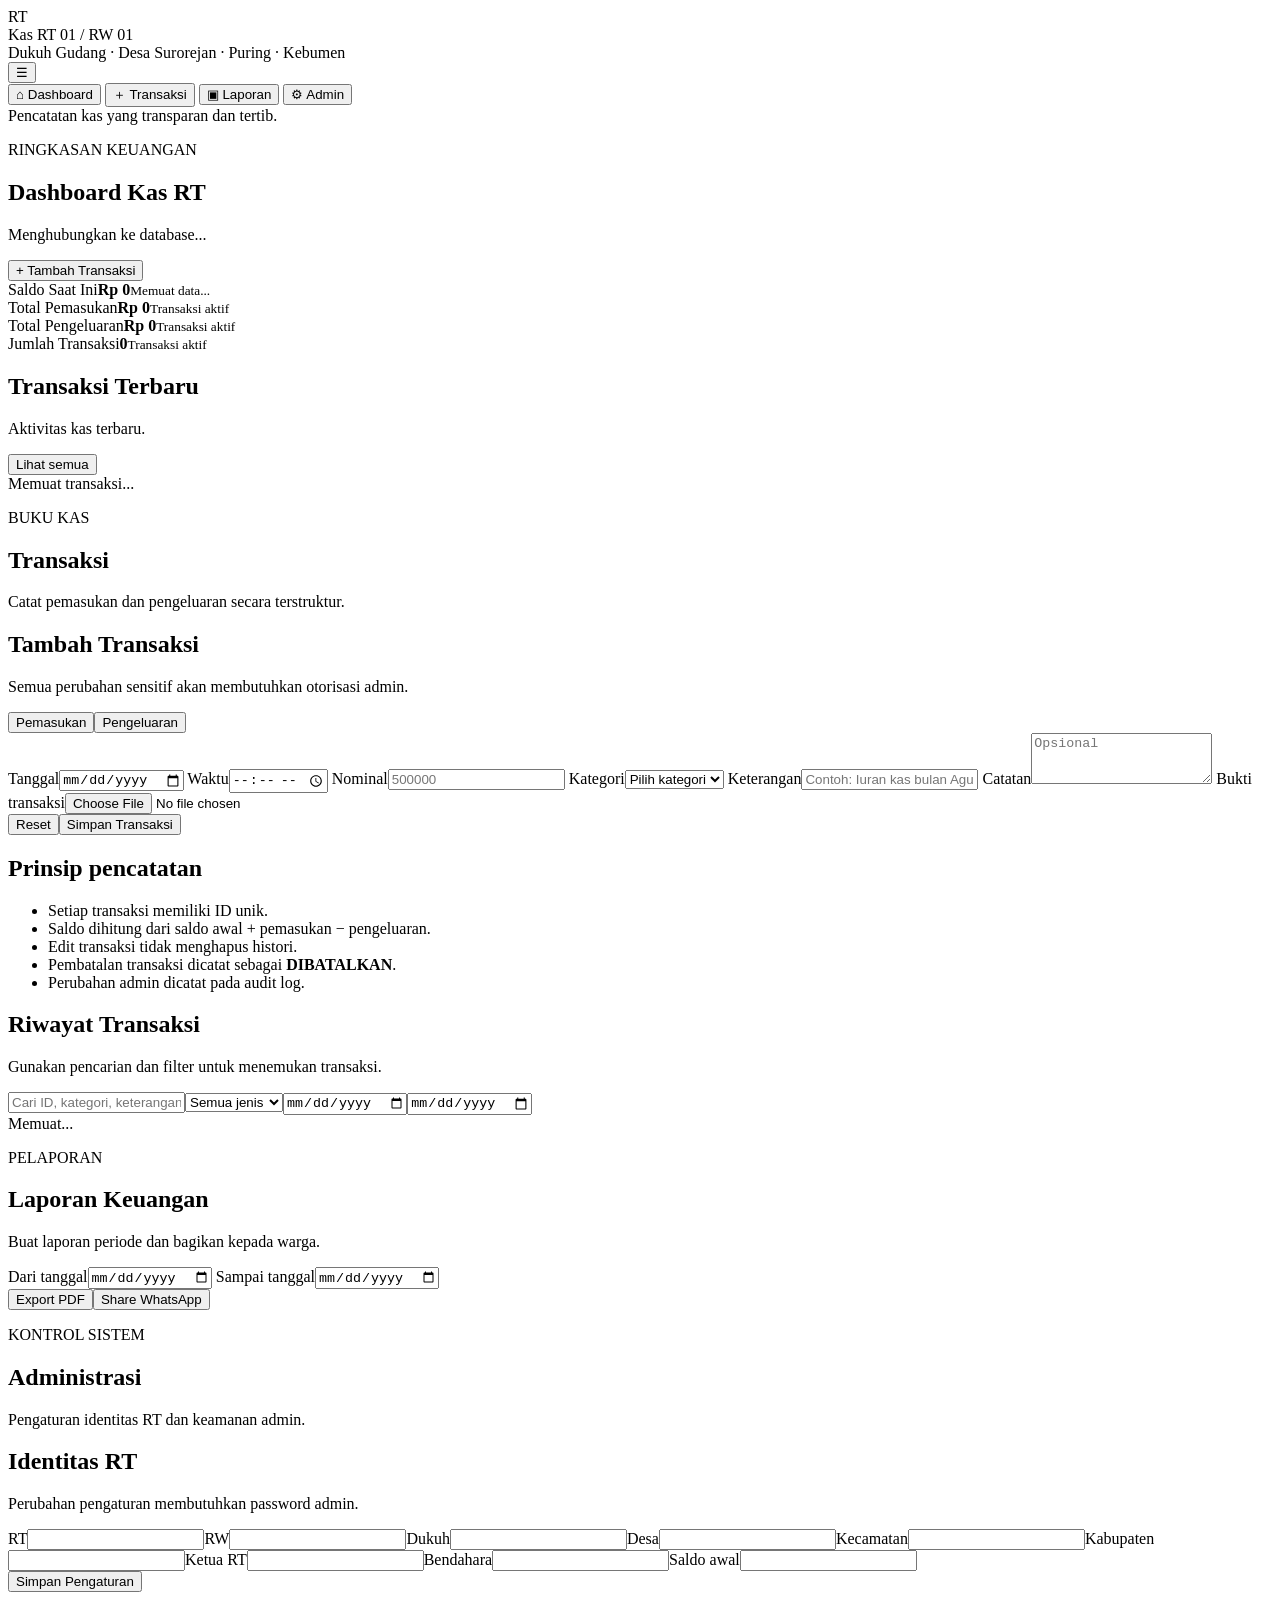
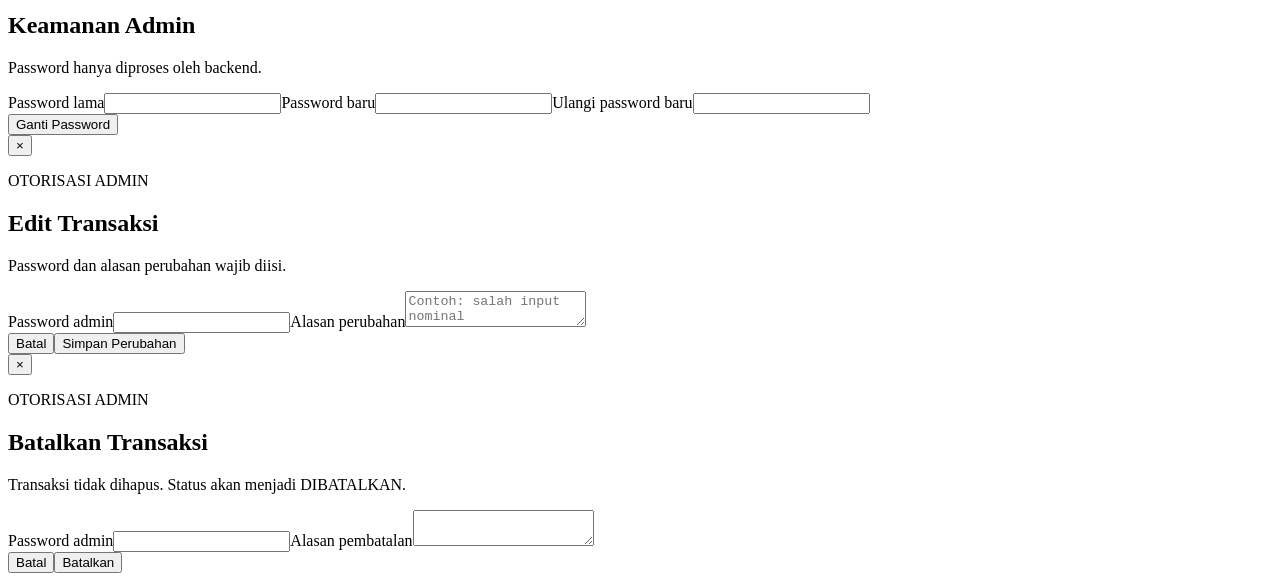
==== index.html @ 588235f6 "Create initial Kas RT frontend" ====
<!doctype html>
<html lang="id">
<head>
  <meta charset="UTF-8">
  <meta name="viewport" content="width=device-width, initial-scale=1.0">
  <meta name="description" content="Aplikasi Kas RT 01 RW 01 Dukuh Gudang, Desa Surorejan, Kecamatan Puring, Kabupaten Kebumen.">
  <title>Kas RT 01 / RW 01</title>
  <link rel="stylesheet" href="css/style.css">
</head>
<body>
  <div id="app">
    <header class="topbar">
      <div class="brand">
        <div class="brand-mark">RT</div>
        <div>
          <div class="brand-title">Kas RT 01 / RW 01</div>
          <div class="brand-subtitle">Dukuh Gudang · Desa Surorejan · Puring · Kebumen</div>
        </div>
      </div>
      <button class="menu-btn" id="menuBtn" aria-label="Buka menu">☰</button>
    </header>

    <aside class="sidebar" id="sidebar">
      <nav>
        <button class="nav-item active" data-page="dashboard">⌂ <span>Dashboard</span></button>
        <button class="nav-item" data-page="transactions">＋ <span>Transaksi</span></button>
        <button class="nav-item" data-page="reports">▣ <span>Laporan</span></button>
        <button class="nav-item" data-page="admin">⚙ <span>Admin</span></button>
      </nav>
      <div class="sidebar-footer">Pencatatan kas yang transparan dan tertib.</div>
    </aside>

    <main class="main">
      <section class="page active" id="page-dashboard">
        <div class="page-head">
          <div>
            <p class="eyebrow">RINGKASAN KEUANGAN</p>
            <h1>Dashboard Kas RT</h1>
            <p class="muted" id="connectionStatus">Menghubungkan ke database...</p>
          </div>
          <button class="btn primary" data-go="transactions">+ Tambah Transaksi</button>
        </div>

        <div class="cards">
          <article class="card balance"><span>Saldo Saat Ini</span><strong id="saldo">Rp 0</strong><small id="saldoMeta">Memuat data...</small></article>
          <article class="card"><span>Total Pemasukan</span><strong class="income" id="pemasukan">Rp 0</strong><small>Transaksi aktif</small></article>
          <article class="card"><span>Total Pengeluaran</span><strong class="expense" id="pengeluaran">Rp 0</strong><small>Transaksi aktif</small></article>
          <article class="card"><span>Jumlah Transaksi</span><strong id="jumlahTransaksi">0</strong><small>Transaksi aktif</small></article>
        </div>

        <div class="panel">
          <div class="panel-head"><div><h2>Transaksi Terbaru</h2><p class="muted">Aktivitas kas terbaru.</p></div><button class="btn ghost" data-go="transactions">Lihat semua</button></div>
          <div class="table-wrap" id="recentTable"><div class="empty">Memuat transaksi...</div></div>
        </div>
      </section>

      <section class="page" id="page-transactions">
        <div class="page-head"><div><p class="eyebrow">BUKU KAS</p><h1>Transaksi</h1><p class="muted">Catat pemasukan dan pengeluaran secara terstruktur.</p></div></div>
        <div class="grid-2">
          <div class="panel">
            <div class="panel-head"><div><h2>Tambah Transaksi</h2><p class="muted">Semua perubahan sensitif akan membutuhkan otorisasi admin.</p></div></div>
            <form id="transactionForm" class="form">
              <div class="segmented"><button type="button" class="segment active" data-type="Pemasukan">Pemasukan</button><button type="button" class="segment" data-type="Pengeluaran">Pengeluaran</button></div>
              <div class="form-grid">
                <label>Tanggal<input type="date" id="tanggal" required></label>
                <label>Waktu<input type="time" id="waktu" required></label>
                <label>Nominal<input type="number" id="nominal" min="1" step="1" placeholder="500000" required></label>
                <label>Kategori<select id="kategori" required><option value="">Pilih kategori</option></select></label>
                <label class="full">Keterangan<input type="text" id="keterangan" maxlength="200" placeholder="Contoh: Iuran kas bulan Agustus" required></label>
                <label class="full">Catatan<textarea id="catatan" rows="3" placeholder="Opsional"></textarea></label>
                <label class="full">Bukti transaksi<input type="file" id="bukti" accept="image/*,application/pdf"><small id="uploadStatus"></small></label>
              </div>
              <div class="form-actions"><button class="btn ghost" type="reset">Reset</button><button class="btn primary" type="submit" id="saveBtn">Simpan Transaksi</button></div>
            </form>
          </div>
          <div class="panel info-panel"><h2>Prinsip pencatatan</h2><ul><li>Setiap transaksi memiliki ID unik.</li><li>Saldo dihitung dari saldo awal + pemasukan − pengeluaran.</li><li>Edit transaksi tidak menghapus histori.</li><li>Pembatalan transaksi dicatat sebagai <b>DIBATALKAN</b>.</li><li>Perubahan admin dicatat pada audit log.</li></ul></div>
        </div>

        <div class="panel table-panel">
          <div class="panel-head"><div><h2>Riwayat Transaksi</h2><p class="muted">Gunakan pencarian dan filter untuk menemukan transaksi.</p></div></div>
          <div class="filters"><input id="search" placeholder="Cari ID, kategori, keterangan..."><select id="filterJenis"><option value="">Semua jenis</option><option>Pemasukan</option><option>Pengeluaran</option></select><input type="date" id="filterStart"><input type="date" id="filterEnd"></div>
          <div class="table-wrap" id="transactionTable"><div class="empty">Memuat...</div></div>
        </div>
      </section>

      <section class="page" id="page-reports">
        <div class="page-head"><div><p class="eyebrow">PELAPORAN</p><h1>Laporan Keuangan</h1><p class="muted">Buat laporan periode dan bagikan kepada warga.</p></div></div>
        <div class="panel report-card">
          <div class="form-grid">
            <label>Dari tanggal<input type="date" id="reportStart"></label>
            <label>Sampai tanggal<input type="date" id="reportEnd"></label>
          </div>
          <div class="form-actions"><button class="btn primary" id="pdfBtn">Export PDF</button><button class="btn whatsapp" id="waBtn">Share WhatsApp</button></div>
          <div id="reportResult" class="result"></div>
        </div>
      </section>

      <section class="page" id="page-admin">
        <div class="page-head"><div><p class="eyebrow">KONTROL SISTEM</p><h1>Administrasi</h1><p class="muted">Pengaturan identitas RT dan keamanan admin.</p></div></div>
        <div class="grid-2">
          <div class="panel"><div class="panel-head"><div><h2>Identitas RT</h2><p class="muted">Perubahan pengaturan membutuhkan password admin.</p></div></div>
            <form id="configForm" class="form"><div class="form-grid">
              <label>RT<input id="admin_rt"></label><label>RW<input id="admin_rw"></label><label>Dukuh<input id="admin_dukuh"></label><label>Desa<input id="admin_desa"></label><label>Kecamatan<input id="admin_kecamatan"></label><label>Kabupaten<input id="admin_kabupaten"></label><label>Ketua RT<input id="admin_ketua"></label><label>Bendahara<input id="admin_bendahara"></label><label class="full">Saldo awal<input type="number" id="admin_saldo"></label>
            </div><div class="form-actions"><button class="btn primary" type="submit">Simpan Pengaturan</button></div></form>
          </div>
          <div class="panel"><div class="panel-head"><div><h2>Keamanan Admin</h2><p class="muted">Password hanya diproses oleh backend.</p></div></div>
            <form id="passwordForm" class="form"><label>Password lama<input type="password" id="oldPassword" required></label><label>Password baru<input type="password" id="newPassword" minlength="8" required></label><label>Ulangi password baru<input type="password" id="confirmPassword" minlength="8" required></label><div class="form-actions"><button class="btn primary" type="submit">Ganti Password</button></div></form>
          </div>
        </div>
      </section>
    </main>
  </div>

  <div class="modal" id="editModal" aria-hidden="true"><div class="modal-box"><button class="modal-close" data-close="editModal">×</button><p class="eyebrow">OTORISASI ADMIN</p><h2>Edit Transaksi</h2><p class="muted">Password dan alasan perubahan wajib diisi.</p><form id="editForm" class="form"><input type="hidden" id="editId"><div id="editFields"></div><label>Password admin<input type="password" id="editPassword" required></label><label>Alasan perubahan<textarea id="editReason" required placeholder="Contoh: salah input nominal"></textarea></label><div class="form-actions"><button type="button" class="btn ghost" data-close="editModal">Batal</button><button class="btn primary">Simpan Perubahan</button></div></form></div></div>
  <div class="modal" id="cancelModal" aria-hidden="true"><div class="modal-box"><button class="modal-close" data-close="cancelModal">×</button><p class="eyebrow">OTORISASI ADMIN</p><h2>Batalkan Transaksi</h2><p class="muted">Transaksi tidak dihapus. Status akan menjadi DIBATALKAN.</p><form id="cancelForm" class="form"><input type="hidden" id="cancelId"><label>Password admin<input type="password" id="cancelPassword" required></label><label>Alasan pembatalan<textarea id="cancelReason" required></textarea></label><div class="form-actions"><button type="button" class="btn ghost" data-close="cancelModal">Batal</button><button class="btn danger">Batalkan</button></div></form></div></div>

  <div class="toast" id="toast"></div>
  <script src="js/config.js"></script>
  <script src="js/api.js"></script>
  <script src="js/app.js"></script>
</body>
</html>
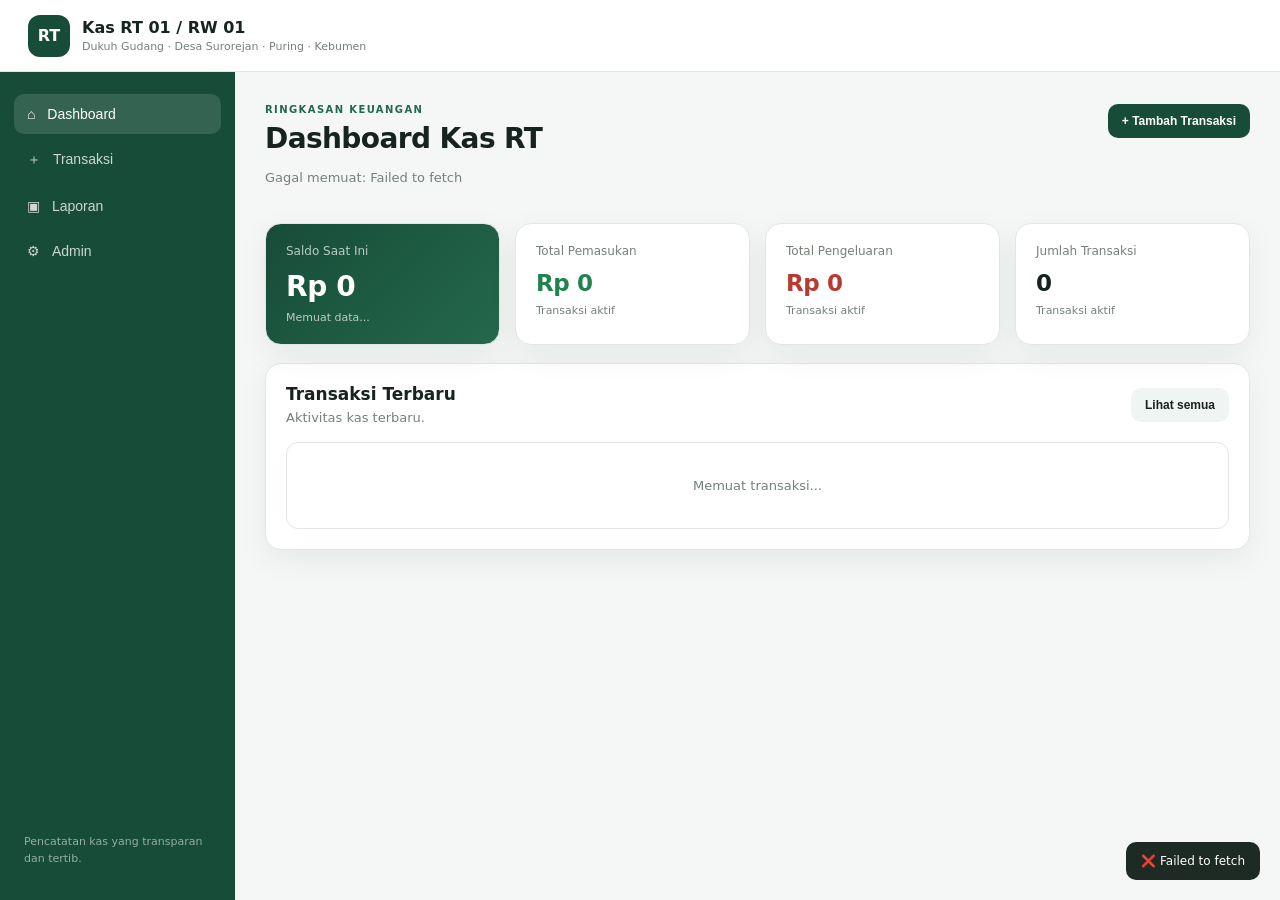
==== commit 49d4543e: "Fix GitHub Pages cache for live API configuration" ====
--- a/index.html
+++ b/index.html
@@ -5,118 +5,35 @@
   <meta name="viewport" content="width=device-width, initial-scale=1.0">
   <meta name="description" content="Aplikasi Kas RT 01 RW 01 Dukuh Gudang, Desa Surorejan, Kecamatan Puring, Kabupaten Kebumen.">
   <title>Kas RT 01 / RW 01</title>
-  <link rel="stylesheet" href="css/style.css">
+  <link rel="stylesheet" href="css/style.css?v=3">
 </head>
 <body>
   <div id="app">
     <header class="topbar">
-      <div class="brand">
-        <div class="brand-mark">RT</div>
-        <div>
-          <div class="brand-title">Kas RT 01 / RW 01</div>
-          <div class="brand-subtitle">Dukuh Gudang · Desa Surorejan · Puring · Kebumen</div>
-        </div>
-      </div>
+      <div class="brand"><div class="brand-mark">RT</div><div><div class="brand-title">Kas RT 01 / RW 01</div><div class="brand-subtitle">Dukuh Gudang · Desa Surorejan · Puring · Kebumen</div></div></div>
       <button class="menu-btn" id="menuBtn" aria-label="Buka menu">☰</button>
     </header>
-
-    <aside class="sidebar" id="sidebar">
-      <nav>
-        <button class="nav-item active" data-page="dashboard">⌂ <span>Dashboard</span></button>
-        <button class="nav-item" data-page="transactions">＋ <span>Transaksi</span></button>
-        <button class="nav-item" data-page="reports">▣ <span>Laporan</span></button>
-        <button class="nav-item" data-page="admin">⚙ <span>Admin</span></button>
-      </nav>
-      <div class="sidebar-footer">Pencatatan kas yang transparan dan tertib.</div>
-    </aside>
-
+    <aside class="sidebar" id="sidebar"><nav>
+      <button class="nav-item active" data-page="dashboard">⌂ <span>Dashboard</span></button>
+      <button class="nav-item" data-page="transactions">＋ <span>Transaksi</span></button>
+      <button class="nav-item" data-page="reports">▣ <span>Laporan</span></button>
+      <button class="nav-item" data-page="admin">⚙ <span>Admin</span></button>
+    </nav><div class="sidebar-footer">Pencatatan kas yang transparan dan tertib.</div></aside>
     <main class="main">
-      <section class="page active" id="page-dashboard">
-        <div class="page-head">
-          <div>
-            <p class="eyebrow">RINGKASAN KEUANGAN</p>
-            <h1>Dashboard Kas RT</h1>
-            <p class="muted" id="connectionStatus">Menghubungkan ke database...</p>
-          </div>
-          <button class="btn primary" data-go="transactions">+ Tambah Transaksi</button>
-        </div>
-
-        <div class="cards">
-          <article class="card balance"><span>Saldo Saat Ini</span><strong id="saldo">Rp 0</strong><small id="saldoMeta">Memuat data...</small></article>
-          <article class="card"><span>Total Pemasukan</span><strong class="income" id="pemasukan">Rp 0</strong><small>Transaksi aktif</small></article>
-          <article class="card"><span>Total Pengeluaran</span><strong class="expense" id="pengeluaran">Rp 0</strong><small>Transaksi aktif</small></article>
-          <article class="card"><span>Jumlah Transaksi</span><strong id="jumlahTransaksi">0</strong><small>Transaksi aktif</small></article>
-        </div>
-
-        <div class="panel">
-          <div class="panel-head"><div><h2>Transaksi Terbaru</h2><p class="muted">Aktivitas kas terbaru.</p></div><button class="btn ghost" data-go="transactions">Lihat semua</button></div>
-          <div class="table-wrap" id="recentTable"><div class="empty">Memuat transaksi...</div></div>
-        </div>
+      <section class="page active" id="page-dashboard"><div class="page-head"><div><p class="eyebrow">RINGKASAN KEUANGAN</p><h1>Dashboard Kas RT</h1><p class="muted" id="connectionStatus">Menghubungkan ke database...</p></div><button class="btn primary" data-go="transactions">+ Tambah Transaksi</button></div>
+        <div class="cards"><article class="card balance"><span>Saldo Saat Ini</span><strong id="saldo">Rp 0</strong><small id="saldoMeta">Memuat data...</small></article><article class="card"><span>Total Pemasukan</span><strong class="income" id="pemasukan">Rp 0</strong><small>Transaksi aktif</small></article><article class="card"><span>Total Pengeluaran</span><strong class="expense" id="pengeluaran">Rp 0</strong><small>Transaksi aktif</small></article><article class="card"><span>Jumlah Transaksi</span><strong id="jumlahTransaksi">0</strong><small>Transaksi aktif</small></article></div>
+        <div class="panel"><div class="panel-head"><div><h2>Transaksi Terbaru</h2><p class="muted">Aktivitas kas terbaru.</p></div><button class="btn ghost" data-go="transactions">Lihat semua</button></div><div class="table-wrap" id="recentTable"><div class="empty">Memuat transaksi...</div></div></div>
       </section>
-
-      <section class="page" id="page-transactions">
-        <div class="page-head"><div><p class="eyebrow">BUKU KAS</p><h1>Transaksi</h1><p class="muted">Catat pemasukan dan pengeluaran secara terstruktur.</p></div></div>
-        <div class="grid-2">
-          <div class="panel">
-            <div class="panel-head"><div><h2>Tambah Transaksi</h2><p class="muted">Semua perubahan sensitif akan membutuhkan otorisasi admin.</p></div></div>
-            <form id="transactionForm" class="form">
-              <div class="segmented"><button type="button" class="segment active" data-type="Pemasukan">Pemasukan</button><button type="button" class="segment" data-type="Pengeluaran">Pengeluaran</button></div>
-              <div class="form-grid">
-                <label>Tanggal<input type="date" id="tanggal" required></label>
-                <label>Waktu<input type="time" id="waktu" required></label>
-                <label>Nominal<input type="number" id="nominal" min="1" step="1" placeholder="500000" required></label>
-                <label>Kategori<select id="kategori" required><option value="">Pilih kategori</option></select></label>
-                <label class="full">Keterangan<input type="text" id="keterangan" maxlength="200" placeholder="Contoh: Iuran kas bulan Agustus" required></label>
-                <label class="full">Catatan<textarea id="catatan" rows="3" placeholder="Opsional"></textarea></label>
-                <label class="full">Bukti transaksi<input type="file" id="bukti" accept="image/*,application/pdf"><small id="uploadStatus"></small></label>
-              </div>
-              <div class="form-actions"><button class="btn ghost" type="reset">Reset</button><button class="btn primary" type="submit" id="saveBtn">Simpan Transaksi</button></div>
-            </form>
-          </div>
-          <div class="panel info-panel"><h2>Prinsip pencatatan</h2><ul><li>Setiap transaksi memiliki ID unik.</li><li>Saldo dihitung dari saldo awal + pemasukan − pengeluaran.</li><li>Edit transaksi tidak menghapus histori.</li><li>Pembatalan transaksi dicatat sebagai <b>DIBATALKAN</b>.</li><li>Perubahan admin dicatat pada audit log.</li></ul></div>
-        </div>
-
-        <div class="panel table-panel">
-          <div class="panel-head"><div><h2>Riwayat Transaksi</h2><p class="muted">Gunakan pencarian dan filter untuk menemukan transaksi.</p></div></div>
-          <div class="filters"><input id="search" placeholder="Cari ID, kategori, keterangan..."><select id="filterJenis"><option value="">Semua jenis</option><option>Pemasukan</option><option>Pengeluaran</option></select><input type="date" id="filterStart"><input type="date" id="filterEnd"></div>
-          <div class="table-wrap" id="transactionTable"><div class="empty">Memuat...</div></div>
-        </div>
-      </section>
-
-      <section class="page" id="page-reports">
-        <div class="page-head"><div><p class="eyebrow">PELAPORAN</p><h1>Laporan Keuangan</h1><p class="muted">Buat laporan periode dan bagikan kepada warga.</p></div></div>
-        <div class="panel report-card">
-          <div class="form-grid">
-            <label>Dari tanggal<input type="date" id="reportStart"></label>
-            <label>Sampai tanggal<input type="date" id="reportEnd"></label>
-          </div>
-          <div class="form-actions"><button class="btn primary" id="pdfBtn">Export PDF</button><button class="btn whatsapp" id="waBtn">Share WhatsApp</button></div>
-          <div id="reportResult" class="result"></div>
-        </div>
-      </section>
-
-      <section class="page" id="page-admin">
-        <div class="page-head"><div><p class="eyebrow">KONTROL SISTEM</p><h1>Administrasi</h1><p class="muted">Pengaturan identitas RT dan keamanan admin.</p></div></div>
-        <div class="grid-2">
-          <div class="panel"><div class="panel-head"><div><h2>Identitas RT</h2><p class="muted">Perubahan pengaturan membutuhkan password admin.</p></div></div>
-            <form id="configForm" class="form"><div class="form-grid">
-              <label>RT<input id="admin_rt"></label><label>RW<input id="admin_rw"></label><label>Dukuh<input id="admin_dukuh"></label><label>Desa<input id="admin_desa"></label><label>Kecamatan<input id="admin_kecamatan"></label><label>Kabupaten<input id="admin_kabupaten"></label><label>Ketua RT<input id="admin_ketua"></label><label>Bendahara<input id="admin_bendahara"></label><label class="full">Saldo awal<input type="number" id="admin_saldo"></label>
-            </div><div class="form-actions"><button class="btn primary" type="submit">Simpan Pengaturan</button></div></form>
-          </div>
-          <div class="panel"><div class="panel-head"><div><h2>Keamanan Admin</h2><p class="muted">Password hanya diproses oleh backend.</p></div></div>
-            <form id="passwordForm" class="form"><label>Password lama<input type="password" id="oldPassword" required></label><label>Password baru<input type="password" id="newPassword" minlength="8" required></label><label>Ulangi password baru<input type="password" id="confirmPassword" minlength="8" required></label><div class="form-actions"><button class="btn primary" type="submit">Ganti Password</button></div></form>
-          </div>
-        </div>
-      </section>
+      <section class="page" id="page-transactions"><div class="page-head"><div><p class="eyebrow">BUKU KAS</p><h1>Transaksi</h1><p class="muted">Catat pemasukan dan pengeluaran secara terstruktur.</p></div></div><div class="grid-2"><div class="panel"><div class="panel-head"><div><h2>Tambah Transaksi</h2><p class="muted">Semua perubahan sensitif membutuhkan otorisasi admin.</p></div></div><form id="transactionForm" class="form"><div class="segmented"><button type="button" class="segment active" data-type="Pemasukan">Pemasukan</button><button type="button" class="segment" data-type="Pengeluaran">Pengeluaran</button></div><div class="form-grid"><label>Tanggal<input type="date" id="tanggal" required></label><label>Waktu<input type="time" id="waktu" required></label><label>Nominal<input type="number" id="nominal" min="1" step="1" placeholder="500000" required></label><label>Kategori<select id="kategori" required><option value="">Pilih kategori</option></select></label><label class="full">Keterangan<input type="text" id="keterangan" maxlength="200" placeholder="Contoh: Iuran kas bulan Agustus" required></label><label class="full">Catatan<textarea id="catatan" rows="3" placeholder="Opsional"></textarea></label><label class="full">Bukti transaksi<input type="file" id="bukti" accept="image/*,application/pdf"><small id="uploadStatus"></small></label></div><div class="form-actions"><button class="btn ghost" type="reset">Reset</button><button class="btn primary" type="submit" id="saveBtn">Simpan Transaksi</button></div></form></div><div class="panel info-panel"><h2>Prinsip pencatatan</h2><ul><li>Setiap transaksi memiliki ID unik.</li><li>Saldo dihitung dari saldo awal + pemasukan − pengeluaran.</li><li>Edit transaksi tidak menghapus histori.</li><li>Pembatalan transaksi dicatat sebagai <b>DIBATALKAN</b>.</li><li>Perubahan admin dicatat pada audit log.</li></ul></div></div><div class="panel table-panel"><div class="panel-head"><div><h2>Riwayat Transaksi</h2><p class="muted">Gunakan pencarian dan filter untuk menemukan transaksi.</p></div></div><div class="filters"><input id="search" placeholder="Cari ID, kategori, keterangan..."><select id="filterJenis"><option value="">Semua jenis</option><option>Pemasukan</option><option>Pengeluaran</option></select><input type="date" id="filterStart"><input type="date" id="filterEnd"></div><div class="table-wrap" id="transactionTable"><div class="empty">Memuat...</div></div></div></section>
+      <section class="page" id="page-reports"><div class="page-head"><div><p class="eyebrow">PELAPORAN</p><h1>Laporan Keuangan</h1><p class="muted">Buat laporan periode dan bagikan kepada warga.</p></div></div><div class="panel report-card"><div class="form-grid"><label>Dari tanggal<input type="date" id="reportStart"></label><label>Sampai tanggal<input type="date" id="reportEnd"></label></div><div class="form-actions"><button class="btn primary" id="pdfBtn">Export PDF</button><button class="btn whatsapp" id="waBtn">Share WhatsApp</button></div><div id="reportResult" class="result"></div></div></section>
+      <section class="page" id="page-admin"><div class="page-head"><div><p class="eyebrow">KONTROL SISTEM</p><h1>Administrasi</h1><p class="muted">Pengaturan identitas RT dan keamanan admin.</p></div></div><div class="grid-2"><div class="panel"><div class="panel-head"><div><h2>Identitas RT</h2><p class="muted">Perubahan pengaturan membutuhkan password admin.</p></div></div><form id="configForm" class="form"><div class="form-grid"><label>RT<input id="admin_rt"></label><label>RW<input id="admin_rw"></label><label>Dukuh<input id="admin_dukuh"></label><label>Desa<input id="admin_desa"></label><label>Kecamatan<input id="admin_kecamatan"></label><label>Kabupaten<input id="admin_kabupaten"></label><label>Ketua RT<input id="admin_ketua"></label><label>Bendahara<input id="admin_bendahara"></label><label class="full">Saldo awal<input type="number" id="admin_saldo"></label></div><div class="form-actions"><button class="btn primary" type="submit">Simpan Pengaturan</button></div></form></div><div class="panel"><div class="panel-head"><div><h2>Keamanan Admin</h2><p class="muted">Password hanya diproses oleh backend.</p></div></div><form id="passwordForm" class="form"><label>Password lama<input type="password" id="oldPassword" required></label><label>Password baru<input type="password" id="newPassword" minlength="8" required></label><label>Ulangi password baru<input type="password" id="confirmPassword" minlength="8" required></label><div class="form-actions"><button class="btn primary" type="submit">Ganti Password</button></div></form></div></div></section>
     </main>
   </div>
-
   <div class="modal" id="editModal" aria-hidden="true"><div class="modal-box"><button class="modal-close" data-close="editModal">×</button><p class="eyebrow">OTORISASI ADMIN</p><h2>Edit Transaksi</h2><p class="muted">Password dan alasan perubahan wajib diisi.</p><form id="editForm" class="form"><input type="hidden" id="editId"><div id="editFields"></div><label>Password admin<input type="password" id="editPassword" required></label><label>Alasan perubahan<textarea id="editReason" required placeholder="Contoh: salah input nominal"></textarea></label><div class="form-actions"><button type="button" class="btn ghost" data-close="editModal">Batal</button><button class="btn primary">Simpan Perubahan</button></div></form></div></div>
   <div class="modal" id="cancelModal" aria-hidden="true"><div class="modal-box"><button class="modal-close" data-close="cancelModal">×</button><p class="eyebrow">OTORISASI ADMIN</p><h2>Batalkan Transaksi</h2><p class="muted">Transaksi tidak dihapus. Status akan menjadi DIBATALKAN.</p><form id="cancelForm" class="form"><input type="hidden" id="cancelId"><label>Password admin<input type="password" id="cancelPassword" required></label><label>Alasan pembatalan<textarea id="cancelReason" required></textarea></label><div class="form-actions"><button type="button" class="btn ghost" data-close="cancelModal">Batal</button><button class="btn danger">Batalkan</button></div></form></div></div>
-
   <div class="toast" id="toast"></div>
-  <script src="js/config.js"></script>
-  <script src="js/api.js"></script>
-  <script src="js/app.js"></script>
+  <script src="js/config.js?v=4"></script>
+  <script src="js/api.js?v=4"></script>
+  <script src="js/app.js?v=4"></script>
 </body>
 </html>
--- a/css/style.css
+++ b/css/style.css
@@ -0,0 +1 @@
+*{box-sizing:border-box} :root{--green:#174c38;--green2:#24684d;--soft:#eaf3ee;--bg:#f5f7f6;--card:#fff;--text:#17231e;--muted:#748079;--border:#e1e8e4;--red:#b83a30;--amber:#9a6800;--shadow:0 10px 30px rgba(21,52,39,.07);--radius:16px}body{margin:0;background:var(--bg);color:var(--text);font-family:Inter,ui-sans-serif,system-ui,-apple-system,BlinkMacSystemFont,"Segoe UI",sans-serif}.topbar{height:72px;background:#fff;border-bottom:1px solid var(--border);display:flex;align-items:center;justify-content:space-between;padding:0 28px;position:fixed;left:0;right:0;top:0;z-index:40}.brand{display:flex;gap:12px;align-items:center}.brand-mark{width:42px;height:42px;border-radius:12px;background:var(--green);color:#fff;display:grid;place-items:center;font-weight:900}.brand-title{font-weight:850}.brand-subtitle{font-size:11px;color:var(--muted);margin-top:3px}.menu-btn{display:none;border:0;background:var(--soft);padding:9px 12px;border-radius:10px}.sidebar{position:fixed;top:72px;bottom:0;left:0;width:235px;background:var(--green);color:#fff;padding:22px 14px;z-index:35;display:flex;flex-direction:column}.nav-item{display:block;width:100%;border:0;background:transparent;color:rgba(255,255,255,.78);text-align:left;padding:12px 13px;border-radius:10px;margin-bottom:5px;font-size:14px;cursor:pointer}.nav-item.active,.nav-item:hover{background:rgba(255,255,255,.13);color:#fff}.nav-item span{margin-left:8px}.sidebar-footer{margin-top:auto;font-size:11px;line-height:1.6;color:rgba(255,255,255,.55);padding:10px}.main{margin-left:235px;padding:104px 30px 40px;max-width:1500px}.page{display:none}.page.active{display:block}.page-head{display:flex;justify-content:space-between;align-items:flex-start;gap:20px;margin-bottom:22px}.eyebrow{font-size:10px;letter-spacing:1.4px;font-weight:850;color:var(--green2);margin:0 0 7px}.page h1{margin:0;font-size:28px;letter-spacing:-.6px}.muted{color:var(--muted);font-size:13px;line-height:1.5}.cards{display:grid;grid-template-columns:repeat(4,1fr);gap:15px;margin-bottom:18px}.card,.panel{background:var(--card);border:1px solid var(--border);border-radius:var(--radius);box-shadow:var(--shadow)}.card{padding:20px}.card span{display:block;font-size:12px;color:var(--muted);margin-bottom:12px}.card strong{display:block;font-size:23px;letter-spacing:-.4px}.card small{display:block;color:var(--muted);font-size:11px;margin-top:8px}.card.balance{background:linear-gradient(135deg,var(--green),var(--green2));color:#fff}.card.balance span,.card.balance small{color:rgba(255,255,255,.7)}.card.balance strong{font-size:28px}.income{color:#21834d}.expense{color:var(--red)}.panel{padding:20px;margin-bottom:18px}.panel-head{display:flex;align-items:center;justify-content:space-between;gap:15px;margin-bottom:15px}.panel h2{font-size:17px;margin:0 0 4px}.panel-head .muted{margin:0}.grid-2{display:grid;grid-template-columns:minmax(0,1.3fr) minmax(300px,.7fr);gap:18px}.form-grid{display:grid;grid-template-columns:1fr 1fr;gap:14px}.form label{font-size:12px;font-weight:750;color:#34423b;display:block}.form label.full{grid-column:1/-1}.form input,.form select,.form textarea,.filters input,.filters select{display:block;width:100%;margin-top:7px;border:1px solid var(--border);background:#fff;border-radius:10px;padding:11px 12px;font:inherit;font-size:13px;color:var(--text);outline:none}.form textarea{resize:vertical}.form input:focus,.form select:focus,.form textarea:focus,.filters input:focus,.filters select:focus{border-color:var(--green2);box-shadow:0 0 0 3px rgba(36,104,77,.08)}.segmented{display:grid;grid-template-columns:1fr 1fr;gap:8px;margin-bottom:15px}.segment{border:1px solid var(--border);background:#fff;padding:11px;border-radius:10px;font-weight:750;color:var(--muted);cursor:pointer}.segment.active{background:var(--soft);border-color:var(--green2);color:var(--green)}.form-actions{display:flex;justify-content:flex-end;gap:8px;margin-top:18px}.btn{border:0;border-radius:10px;padding:10px 14px;font-size:12px;font-weight:800;cursor:pointer}.btn.primary{background:var(--green);color:#fff}.btn.primary:hover{background:#123b2c}.btn.ghost{background:#f0f4f2;color:var(--text)}.btn.danger{background:#fbe9e7;color:var(--red)}.btn.whatsapp{background:#e8f6ed;color:#177342}.info-panel{background:linear-gradient(180deg,#fff,#f7faf8)}.info-panel ul{margin:15px 0 0;padding-left:19px;color:#56635d;font-size:13px;line-height:2}.filters{display:grid;grid-template-columns:1.7fr 170px 160px 160px;gap:9px;margin-bottom:15px}.table-wrap{overflow:auto;border:1px solid var(--border);border-radius:12px}table{width:100%;border-collapse:collapse;font-size:12px;min-width:760px}th,td{text-align:left;padding:12px 13px;border-bottom:1px solid #edf1ef;white-space:nowrap}th{background:#fafcfb;color:var(--muted);font-size:10px;letter-spacing:.6px;text-transform:uppercase}tr:last-child td{border-bottom:0}.badge{display:inline-flex;padding:5px 8px;border-radius:999px;font-size:9px;font-weight:850}.badge.in{background:#e8f6ed;color:#21834d}.badge.out{background:#fbe9e7;color:var(--red)}.badge.cancel{background:#f0f1f1;color:#777}.empty{text-align:center;padding:35px;color:var(--muted);font-size:13px}.result{margin-top:15px;font-size:13px}.modal{position:fixed;inset:0;background:rgba(8,18,13,.48);display:none;align-items:center;justify-content:center;padding:18px;z-index:100}.modal.show{display:flex}.modal-box{background:#fff;width:min(620px,100%);max-height:90vh;overflow:auto;border-radius:18px;padding:24px;position:relative;box-shadow:0 25px 80px rgba(0,0,0,.2)}.modal-close{position:absolute;right:16px;top:12px;border:0;background:#f1f4f2;border-radius:50%;width:32px;height:32px;font-size:20px;cursor:pointer}.toast{position:fixed;right:20px;bottom:20px;background:#1e2a24;color:#fff;padding:12px 15px;border-radius:10px;font-size:12px;opacity:0;transform:translateY(10px);pointer-events:none;transition:.2s;z-index:200}.toast.show{opacity:1;transform:none}.whatsapp{cursor:pointer}@media(max-width:1000px){.cards{grid-template-columns:repeat(2,1fr)}.grid-2{grid-template-columns:1fr}.filters{grid-template-columns:1fr 1fr}}@media(max-width:720px){.topbar{height:62px;padding:0 13px}.brand-mark{width:36px;height:36px}.brand-subtitle{display:none}.brand-title{font-size:14px}.menu-btn{display:block}.sidebar{top:62px;left:-245px;transition:.2s}.sidebar.open{left:0}.main{margin-left:0;padding:88px 12px 25px}.page-head{flex-direction:column}.page h1{font-size:24px}.cards{grid-template-columns:1fr 1fr;gap:9px}.card{padding:15px}.card strong{font-size:17px}.card.balance strong{font-size:20px}.form-grid{grid-template-columns:1fr}.form label.full{grid-column:auto}.filters{grid-template-columns:1fr}.panel{padding:15px}.form-actions{flex-wrap:wrap}.btn{padding:10px 12px}}
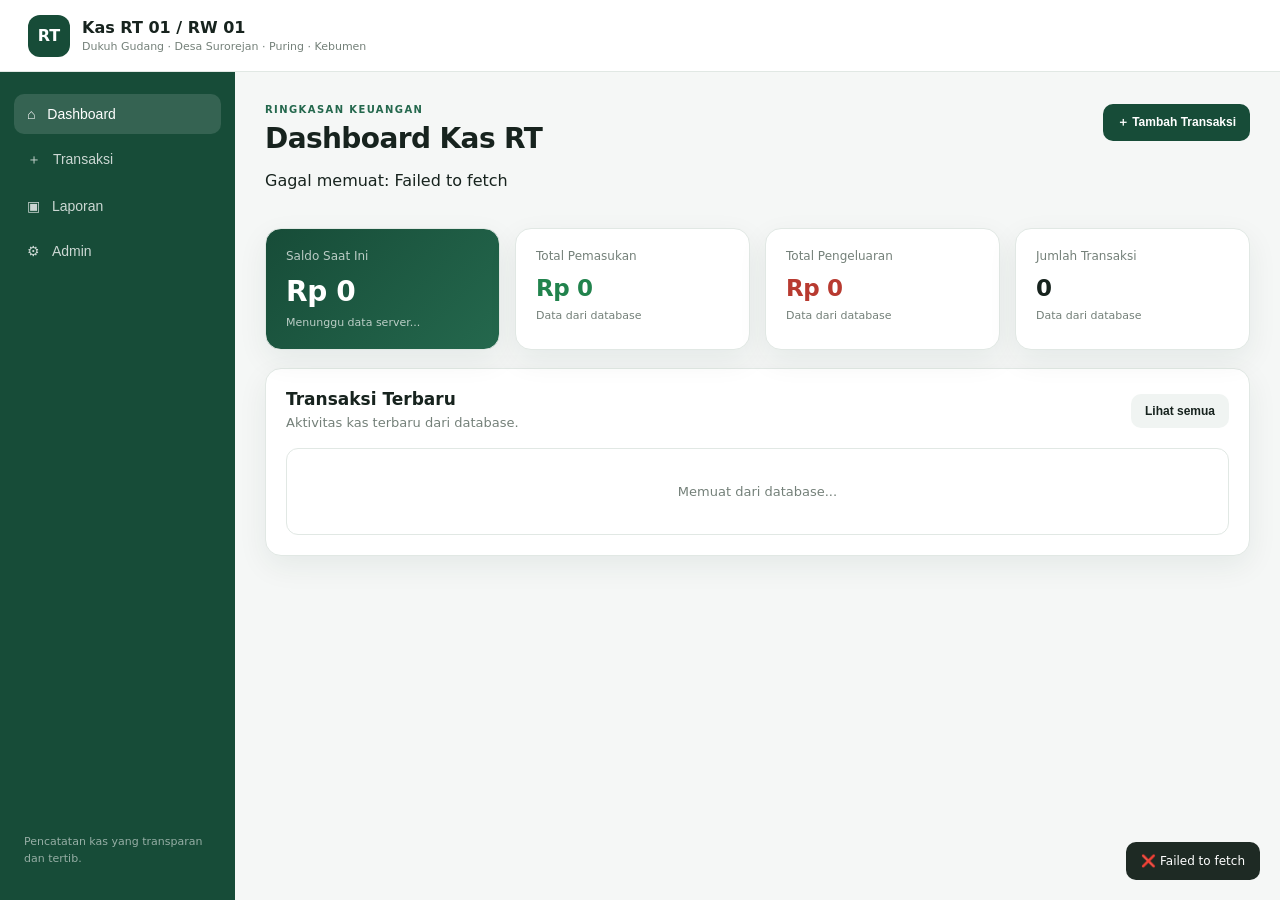
==== commit 11dc9015: "ui: clearer database status and explicit save-to-database actions" ====
--- a/index.html
+++ b/index.html
@@ -5,7 +5,7 @@
   <meta name="viewport" content="width=device-width, initial-scale=1.0">
   <meta name="description" content="Aplikasi Kas RT 01 RW 01 Dukuh Gudang, Desa Surorejan, Kecamatan Puring, Kabupaten Kebumen.">
   <title>Kas RT 01 / RW 01</title>
-  <link rel="stylesheet" href="css/style.css?v=3">
+  <link rel="stylesheet" href="css/style.css?v=4">
 </head>
 <body>
   <div id="app">
@@ -20,20 +20,20 @@
       <button class="nav-item" data-page="admin">⚙ <span>Admin</span></button>
     </nav><div class="sidebar-footer">Pencatatan kas yang transparan dan tertib.</div></aside>
     <main class="main">
-      <section class="page active" id="page-dashboard"><div class="page-head"><div><p class="eyebrow">RINGKASAN KEUANGAN</p><h1>Dashboard Kas RT</h1><p class="muted" id="connectionStatus">Menghubungkan ke database...</p></div><button class="btn primary" data-go="transactions">+ Tambah Transaksi</button></div>
-        <div class="cards"><article class="card balance"><span>Saldo Saat Ini</span><strong id="saldo">Rp 0</strong><small id="saldoMeta">Memuat data...</small></article><article class="card"><span>Total Pemasukan</span><strong class="income" id="pemasukan">Rp 0</strong><small>Transaksi aktif</small></article><article class="card"><span>Total Pengeluaran</span><strong class="expense" id="pengeluaran">Rp 0</strong><small>Transaksi aktif</small></article><article class="card"><span>Jumlah Transaksi</span><strong id="jumlahTransaksi">0</strong><small>Transaksi aktif</small></article></div>
-        <div class="panel"><div class="panel-head"><div><h2>Transaksi Terbaru</h2><p class="muted">Aktivitas kas terbaru.</p></div><button class="btn ghost" data-go="transactions">Lihat semua</button></div><div class="table-wrap" id="recentTable"><div class="empty">Memuat transaksi...</div></div></div>
+      <section class="page active" id="page-dashboard"><div class="page-head"><div><p class="eyebrow">RINGKASAN KEUANGAN</p><h1>Dashboard Kas RT</h1><p class="connection-pill" id="connectionStatus"><span class="status-icon">●</span><span class="status-text">Memeriksa database...</span></p></div><button class="btn primary" data-go="transactions">＋ Tambah Transaksi</button></div>
+        <div class="cards"><article class="card balance"><span>Saldo Saat Ini</span><strong id="saldo">Rp 0</strong><small id="saldoMeta">Menunggu data server...</small></article><article class="card"><span>Total Pemasukan</span><strong class="income" id="pemasukan">Rp 0</strong><small>Data dari database</small></article><article class="card"><span>Total Pengeluaran</span><strong class="expense" id="pengeluaran">Rp 0</strong><small>Data dari database</small></article><article class="card"><span>Jumlah Transaksi</span><strong id="jumlahTransaksi">0</strong><small>Data dari database</small></article></div>
+        <div class="panel"><div class="panel-head"><div><h2>Transaksi Terbaru</h2><p class="muted">Aktivitas kas terbaru dari database.</p></div><button class="btn ghost" data-go="transactions">Lihat semua</button></div><div class="table-wrap" id="recentTable"><div class="empty">Memuat dari database...</div></div></div>
       </section>
-      <section class="page" id="page-transactions"><div class="page-head"><div><p class="eyebrow">BUKU KAS</p><h1>Transaksi</h1><p class="muted">Catat pemasukan dan pengeluaran secara terstruktur.</p></div></div><div class="grid-2"><div class="panel"><div class="panel-head"><div><h2>Tambah Transaksi</h2><p class="muted">Semua perubahan sensitif membutuhkan otorisasi admin.</p></div></div><form id="transactionForm" class="form"><div class="segmented"><button type="button" class="segment active" data-type="Pemasukan">Pemasukan</button><button type="button" class="segment" data-type="Pengeluaran">Pengeluaran</button></div><div class="form-grid"><label>Tanggal<input type="date" id="tanggal" required></label><label>Waktu<input type="time" id="waktu" required></label><label>Nominal<input type="number" id="nominal" min="1" step="1" placeholder="500000" required></label><label>Kategori<select id="kategori" required><option value="">Pilih kategori</option></select></label><label class="full">Keterangan<input type="text" id="keterangan" maxlength="200" placeholder="Contoh: Iuran kas bulan Agustus" required></label><label class="full">Catatan<textarea id="catatan" rows="3" placeholder="Opsional"></textarea></label><label class="full">Bukti transaksi<input type="file" id="bukti" accept="image/*,application/pdf"><small id="uploadStatus"></small></label></div><div class="form-actions"><button class="btn ghost" type="reset">Reset</button><button class="btn primary" type="submit" id="saveBtn">Simpan Transaksi</button></div></form></div><div class="panel info-panel"><h2>Prinsip pencatatan</h2><ul><li>Setiap transaksi memiliki ID unik.</li><li>Saldo dihitung dari saldo awal + pemasukan − pengeluaran.</li><li>Edit transaksi tidak menghapus histori.</li><li>Pembatalan transaksi dicatat sebagai <b>DIBATALKAN</b>.</li><li>Perubahan admin dicatat pada audit log.</li></ul></div></div><div class="panel table-panel"><div class="panel-head"><div><h2>Riwayat Transaksi</h2><p class="muted">Gunakan pencarian dan filter untuk menemukan transaksi.</p></div></div><div class="filters"><input id="search" placeholder="Cari ID, kategori, keterangan..."><select id="filterJenis"><option value="">Semua jenis</option><option>Pemasukan</option><option>Pengeluaran</option></select><input type="date" id="filterStart"><input type="date" id="filterEnd"></div><div class="table-wrap" id="transactionTable"><div class="empty">Memuat...</div></div></div></section>
+      <section class="page" id="page-transactions"><div class="page-head"><div><p class="eyebrow">BUKU KAS</p><h1>Transaksi</h1><p class="muted">Catat pemasukan dan pengeluaran secara terstruktur.</p></div></div><div class="grid-2"><div class="panel"><div class="panel-head"><div><h2>Tambah Transaksi</h2><p class="muted">Transaksi hanya dianggap tersimpan setelah server mengonfirmasi penyimpanan.</p></div></div><form id="transactionForm" class="form"><div class="segmented"><button type="button" class="segment active" data-type="Pemasukan">Pemasukan</button><button type="button" class="segment" data-type="Pengeluaran">Pengeluaran</button></div><div class="form-grid"><label>Tanggal<input type="date" id="tanggal" required></label><label>Waktu<input type="time" id="waktu" required></label><label>Nominal<input type="number" id="nominal" min="1" step="1" placeholder="500000" required></label><label>Kategori<select id="kategori" required><option value="">Pilih kategori</option></select></label><label class="full">Keterangan<input type="text" id="keterangan" maxlength="200" placeholder="Contoh: Iuran kas bulan Agustus" required></label><label class="full">Catatan<textarea id="catatan" rows="3" placeholder="Opsional"></textarea></label><label class="full">Bukti transaksi<input type="file" id="bukti" accept="image/*,application/pdf"><small id="uploadStatus"></small></label></div><div class="form-actions"><button class="btn ghost" type="reset">Reset</button><button class="btn primary" type="submit" id="saveBtn">💾 Simpan ke Database</button></div></form></div><div class="panel info-panel"><h2>Prinsip pencatatan</h2><ul><li>Setiap transaksi memiliki ID unik.</li><li>Saldo dihitung dari saldo awal + pemasukan − pengeluaran.</li><li>Edit transaksi tidak menghapus histori.</li><li>Pembatalan transaksi dicatat sebagai <b>DIBATALKAN</b>.</li><li>Perubahan admin dicatat pada audit log.</li></ul></div></div><div class="panel table-panel"><div class="panel-head"><div><h2>Riwayat Transaksi</h2><p class="muted">Data selalu dimuat ulang dari database saat halaman dibuka atau diperbarui.</p></div></div><div class="filters"><input id="search" placeholder="Cari ID, kategori, keterangan..."><select id="filterJenis"><option value="">Semua jenis</option><option>Pemasukan</option><option>Pengeluaran</option></select><input type="date" id="filterStart"><input type="date" id="filterEnd"></div><div class="table-wrap" id="transactionTable"><div class="empty">Memuat dari database...</div></div></div></section>
       <section class="page" id="page-reports"><div class="page-head"><div><p class="eyebrow">PELAPORAN</p><h1>Laporan Keuangan</h1><p class="muted">Buat laporan periode dan bagikan kepada warga.</p></div></div><div class="panel report-card"><div class="form-grid"><label>Dari tanggal<input type="date" id="reportStart"></label><label>Sampai tanggal<input type="date" id="reportEnd"></label></div><div class="form-actions"><button class="btn primary" id="pdfBtn">Export PDF</button><button class="btn whatsapp" id="waBtn">Share WhatsApp</button></div><div id="reportResult" class="result"></div></div></section>
-      <section class="page" id="page-admin"><div class="page-head"><div><p class="eyebrow">KONTROL SISTEM</p><h1>Administrasi</h1><p class="muted">Pengaturan identitas RT dan keamanan admin.</p></div></div><div class="grid-2"><div class="panel"><div class="panel-head"><div><h2>Identitas RT</h2><p class="muted">Perubahan pengaturan membutuhkan password admin.</p></div></div><form id="configForm" class="form"><div class="form-grid"><label>RT<input id="admin_rt"></label><label>RW<input id="admin_rw"></label><label>Dukuh<input id="admin_dukuh"></label><label>Desa<input id="admin_desa"></label><label>Kecamatan<input id="admin_kecamatan"></label><label>Kabupaten<input id="admin_kabupaten"></label><label>Ketua RT<input id="admin_ketua"></label><label>Bendahara<input id="admin_bendahara"></label><label class="full">Saldo awal<input type="number" id="admin_saldo"></label></div><div class="form-actions"><button class="btn primary" type="submit">Simpan Pengaturan</button></div></form></div><div class="panel"><div class="panel-head"><div><h2>Keamanan Admin</h2><p class="muted">Password hanya diproses oleh backend.</p></div></div><form id="passwordForm" class="form"><label>Password lama<input type="password" id="oldPassword" required></label><label>Password baru<input type="password" id="newPassword" minlength="8" required></label><label>Ulangi password baru<input type="password" id="confirmPassword" minlength="8" required></label><div class="form-actions"><button class="btn primary" type="submit">Ganti Password</button></div></form></div></div></section>
+      <section class="page" id="page-admin"><div class="page-head"><div><p class="eyebrow">KONTROL SISTEM</p><h1>Administrasi</h1><p class="muted">Pengaturan identitas RT dan keamanan admin.</p></div></div><div class="grid-2"><div class="panel"><div class="panel-head"><div><h2>Identitas RT</h2><p class="muted">Perubahan pengaturan membutuhkan password admin.</p></div></div><form id="configForm" class="form"><div class="form-grid"><label>RT<input id="admin_rt"></label><label>RW<input id="admin_rw"></label><label>Dukuh<input id="admin_dukuh"></label><label>Desa<input id="admin_desa"></label><label>Kecamatan<input id="admin_kecamatan"></label><label>Kabupaten<input id="admin_kabupaten"></label><label>Ketua RT<input id="admin_ketua"></label><label>Bendahara<input id="admin_bendahara"></label><label class="full">Saldo awal<input type="number" id="admin_saldo"></label></div><div class="form-actions"><button class="btn primary" type="submit">💾 Simpan Pengaturan ke Database</button></div></form></div><div class="panel"><div class="panel-head"><div><h2>Keamanan Admin</h2><p class="muted">Password hanya diproses oleh backend.</p></div></div><form id="passwordForm" class="form"><label>Password lama<input type="password" id="oldPassword" required></label><label>Password baru<input type="password" id="newPassword" minlength="8" required></label><label>Ulangi password baru<input type="password" id="confirmPassword" minlength="8" required></label><div class="form-actions"><button class="btn primary" type="submit">🔐 Ganti Password</button></div></form></div></div></section>
     </main>
   </div>
-  <div class="modal" id="editModal" aria-hidden="true"><div class="modal-box"><button class="modal-close" data-close="editModal">×</button><p class="eyebrow">OTORISASI ADMIN</p><h2>Edit Transaksi</h2><p class="muted">Password dan alasan perubahan wajib diisi.</p><form id="editForm" class="form"><input type="hidden" id="editId"><div id="editFields"></div><label>Password admin<input type="password" id="editPassword" required></label><label>Alasan perubahan<textarea id="editReason" required placeholder="Contoh: salah input nominal"></textarea></label><div class="form-actions"><button type="button" class="btn ghost" data-close="editModal">Batal</button><button class="btn primary">Simpan Perubahan</button></div></form></div></div>
+  <div class="modal" id="editModal" aria-hidden="true"><div class="modal-box"><button class="modal-close" data-close="editModal">×</button><p class="eyebrow">OTORISASI ADMIN</p><h2>Edit Transaksi</h2><p class="muted">Password dan alasan perubahan wajib diisi.</p><form id="editForm" class="form"><input type="hidden" id="editId"><div id="editFields"></div><label>Password admin<input type="password" id="editPassword" required></label><label>Alasan perubahan<textarea id="editReason" required placeholder="Contoh: salah input nominal"></textarea></label><div class="form-actions"><button type="button" class="btn ghost" data-close="editModal">Batal</button><button class="btn primary">💾 Simpan Perubahan</button></div></form></div></div>
   <div class="modal" id="cancelModal" aria-hidden="true"><div class="modal-box"><button class="modal-close" data-close="cancelModal">×</button><p class="eyebrow">OTORISASI ADMIN</p><h2>Batalkan Transaksi</h2><p class="muted">Transaksi tidak dihapus. Status akan menjadi DIBATALKAN.</p><form id="cancelForm" class="form"><input type="hidden" id="cancelId"><label>Password admin<input type="password" id="cancelPassword" required></label><label>Alasan pembatalan<textarea id="cancelReason" required></textarea></label><div class="form-actions"><button type="button" class="btn ghost" data-close="cancelModal">Batal</button><button class="btn danger">Batalkan</button></div></form></div></div>
   <div class="toast" id="toast"></div>
-  <script src="js/config.js?v=4"></script>
-  <script src="js/api.js?v=4"></script>
-  <script src="js/app.js?v=4"></script>
+  <script src="js/config.js?v=5"></script>
+  <script src="js/api.js?v=5"></script>
+  <script src="js/app.js?v=5"></script>
 </body>
 </html>
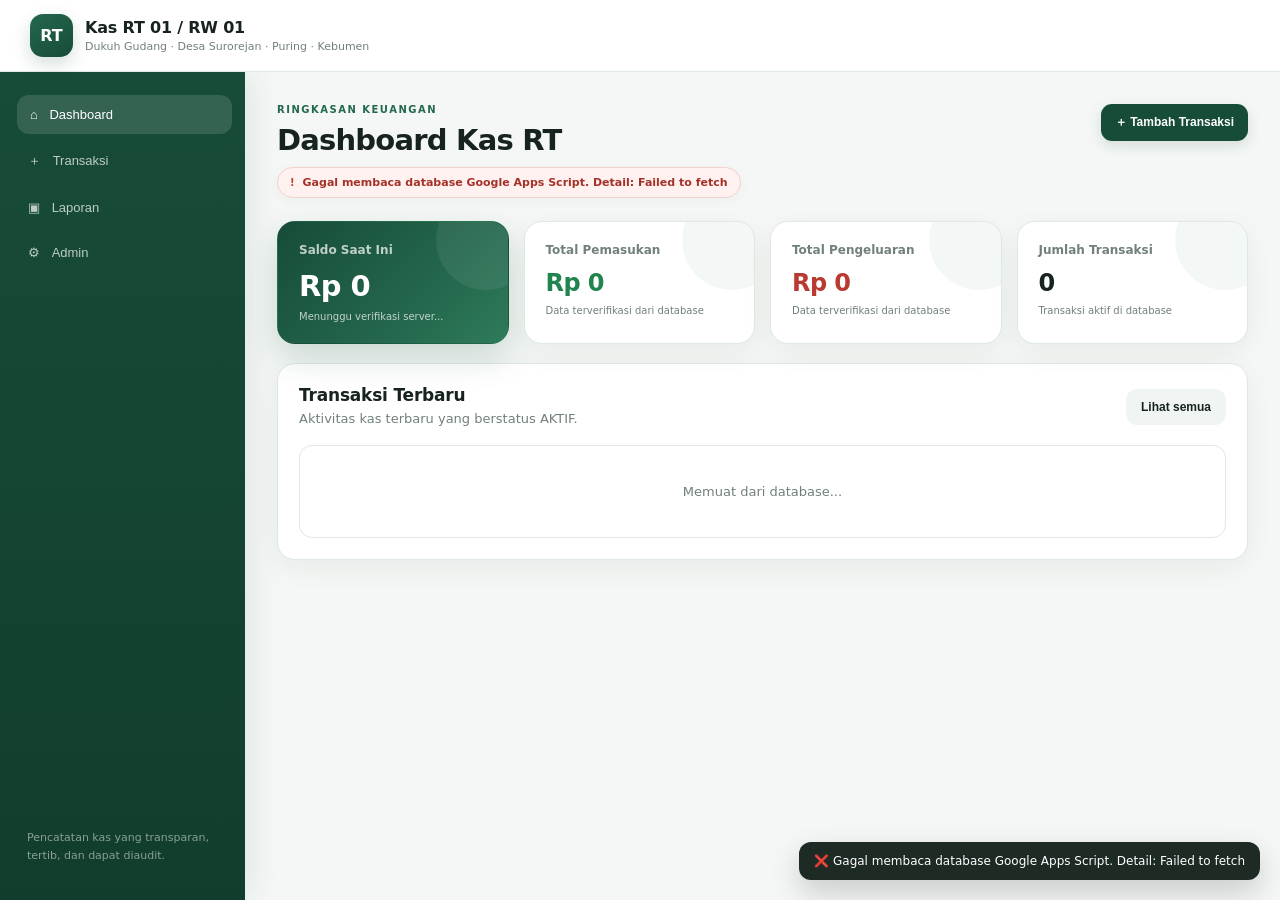
==== commit 28bfc80c: "Refresh UI copy, server verification labels, and cache-bust assets" ====
--- a/index.html
+++ b/index.html
@@ -5,35 +5,22 @@
   <meta name="viewport" content="width=device-width, initial-scale=1.0">
   <meta name="description" content="Aplikasi Kas RT 01 RW 01 Dukuh Gudang, Desa Surorejan, Kecamatan Puring, Kabupaten Kebumen.">
   <title>Kas RT 01 / RW 01</title>
-  <link rel="stylesheet" href="css/style.css?v=4">
+  <link rel="stylesheet" href="css/style.css?v=6">
 </head>
 <body>
-  <div id="app">
-    <header class="topbar">
-      <div class="brand"><div class="brand-mark">RT</div><div><div class="brand-title">Kas RT 01 / RW 01</div><div class="brand-subtitle">Dukuh Gudang · Desa Surorejan · Puring · Kebumen</div></div></div>
-      <button class="menu-btn" id="menuBtn" aria-label="Buka menu">☰</button>
-    </header>
-    <aside class="sidebar" id="sidebar"><nav>
-      <button class="nav-item active" data-page="dashboard">⌂ <span>Dashboard</span></button>
-      <button class="nav-item" data-page="transactions">＋ <span>Transaksi</span></button>
-      <button class="nav-item" data-page="reports">▣ <span>Laporan</span></button>
-      <button class="nav-item" data-page="admin">⚙ <span>Admin</span></button>
-    </nav><div class="sidebar-footer">Pencatatan kas yang transparan dan tertib.</div></aside>
-    <main class="main">
-      <section class="page active" id="page-dashboard"><div class="page-head"><div><p class="eyebrow">RINGKASAN KEUANGAN</p><h1>Dashboard Kas RT</h1><p class="connection-pill" id="connectionStatus"><span class="status-icon">●</span><span class="status-text">Memeriksa database...</span></p></div><button class="btn primary" data-go="transactions">＋ Tambah Transaksi</button></div>
-        <div class="cards"><article class="card balance"><span>Saldo Saat Ini</span><strong id="saldo">Rp 0</strong><small id="saldoMeta">Menunggu data server...</small></article><article class="card"><span>Total Pemasukan</span><strong class="income" id="pemasukan">Rp 0</strong><small>Data dari database</small></article><article class="card"><span>Total Pengeluaran</span><strong class="expense" id="pengeluaran">Rp 0</strong><small>Data dari database</small></article><article class="card"><span>Jumlah Transaksi</span><strong id="jumlahTransaksi">0</strong><small>Data dari database</small></article></div>
-        <div class="panel"><div class="panel-head"><div><h2>Transaksi Terbaru</h2><p class="muted">Aktivitas kas terbaru dari database.</p></div><button class="btn ghost" data-go="transactions">Lihat semua</button></div><div class="table-wrap" id="recentTable"><div class="empty">Memuat dari database...</div></div></div>
-      </section>
-      <section class="page" id="page-transactions"><div class="page-head"><div><p class="eyebrow">BUKU KAS</p><h1>Transaksi</h1><p class="muted">Catat pemasukan dan pengeluaran secara terstruktur.</p></div></div><div class="grid-2"><div class="panel"><div class="panel-head"><div><h2>Tambah Transaksi</h2><p class="muted">Transaksi hanya dianggap tersimpan setelah server mengonfirmasi penyimpanan.</p></div></div><form id="transactionForm" class="form"><div class="segmented"><button type="button" class="segment active" data-type="Pemasukan">Pemasukan</button><button type="button" class="segment" data-type="Pengeluaran">Pengeluaran</button></div><div class="form-grid"><label>Tanggal<input type="date" id="tanggal" required></label><label>Waktu<input type="time" id="waktu" required></label><label>Nominal<input type="number" id="nominal" min="1" step="1" placeholder="500000" required></label><label>Kategori<select id="kategori" required><option value="">Pilih kategori</option></select></label><label class="full">Keterangan<input type="text" id="keterangan" maxlength="200" placeholder="Contoh: Iuran kas bulan Agustus" required></label><label class="full">Catatan<textarea id="catatan" rows="3" placeholder="Opsional"></textarea></label><label class="full">Bukti transaksi<input type="file" id="bukti" accept="image/*,application/pdf"><small id="uploadStatus"></small></label></div><div class="form-actions"><button class="btn ghost" type="reset">Reset</button><button class="btn primary" type="submit" id="saveBtn">💾 Simpan ke Database</button></div></form></div><div class="panel info-panel"><h2>Prinsip pencatatan</h2><ul><li>Setiap transaksi memiliki ID unik.</li><li>Saldo dihitung dari saldo awal + pemasukan − pengeluaran.</li><li>Edit transaksi tidak menghapus histori.</li><li>Pembatalan transaksi dicatat sebagai <b>DIBATALKAN</b>.</li><li>Perubahan admin dicatat pada audit log.</li></ul></div></div><div class="panel table-panel"><div class="panel-head"><div><h2>Riwayat Transaksi</h2><p class="muted">Data selalu dimuat ulang dari database saat halaman dibuka atau diperbarui.</p></div></div><div class="filters"><input id="search" placeholder="Cari ID, kategori, keterangan..."><select id="filterJenis"><option value="">Semua jenis</option><option>Pemasukan</option><option>Pengeluaran</option></select><input type="date" id="filterStart"><input type="date" id="filterEnd"></div><div class="table-wrap" id="transactionTable"><div class="empty">Memuat dari database...</div></div></div></section>
-      <section class="page" id="page-reports"><div class="page-head"><div><p class="eyebrow">PELAPORAN</p><h1>Laporan Keuangan</h1><p class="muted">Buat laporan periode dan bagikan kepada warga.</p></div></div><div class="panel report-card"><div class="form-grid"><label>Dari tanggal<input type="date" id="reportStart"></label><label>Sampai tanggal<input type="date" id="reportEnd"></label></div><div class="form-actions"><button class="btn primary" id="pdfBtn">Export PDF</button><button class="btn whatsapp" id="waBtn">Share WhatsApp</button></div><div id="reportResult" class="result"></div></div></section>
-      <section class="page" id="page-admin"><div class="page-head"><div><p class="eyebrow">KONTROL SISTEM</p><h1>Administrasi</h1><p class="muted">Pengaturan identitas RT dan keamanan admin.</p></div></div><div class="grid-2"><div class="panel"><div class="panel-head"><div><h2>Identitas RT</h2><p class="muted">Perubahan pengaturan membutuhkan password admin.</p></div></div><form id="configForm" class="form"><div class="form-grid"><label>RT<input id="admin_rt"></label><label>RW<input id="admin_rw"></label><label>Dukuh<input id="admin_dukuh"></label><label>Desa<input id="admin_desa"></label><label>Kecamatan<input id="admin_kecamatan"></label><label>Kabupaten<input id="admin_kabupaten"></label><label>Ketua RT<input id="admin_ketua"></label><label>Bendahara<input id="admin_bendahara"></label><label class="full">Saldo awal<input type="number" id="admin_saldo"></label></div><div class="form-actions"><button class="btn primary" type="submit">💾 Simpan Pengaturan ke Database</button></div></form></div><div class="panel"><div class="panel-head"><div><h2>Keamanan Admin</h2><p class="muted">Password hanya diproses oleh backend.</p></div></div><form id="passwordForm" class="form"><label>Password lama<input type="password" id="oldPassword" required></label><label>Password baru<input type="password" id="newPassword" minlength="8" required></label><label>Ulangi password baru<input type="password" id="confirmPassword" minlength="8" required></label><div class="form-actions"><button class="btn primary" type="submit">🔐 Ganti Password</button></div></form></div></div></section>
-    </main>
-  </div>
-  <div class="modal" id="editModal" aria-hidden="true"><div class="modal-box"><button class="modal-close" data-close="editModal">×</button><p class="eyebrow">OTORISASI ADMIN</p><h2>Edit Transaksi</h2><p class="muted">Password dan alasan perubahan wajib diisi.</p><form id="editForm" class="form"><input type="hidden" id="editId"><div id="editFields"></div><label>Password admin<input type="password" id="editPassword" required></label><label>Alasan perubahan<textarea id="editReason" required placeholder="Contoh: salah input nominal"></textarea></label><div class="form-actions"><button type="button" class="btn ghost" data-close="editModal">Batal</button><button class="btn primary">💾 Simpan Perubahan</button></div></form></div></div>
-  <div class="modal" id="cancelModal" aria-hidden="true"><div class="modal-box"><button class="modal-close" data-close="cancelModal">×</button><p class="eyebrow">OTORISASI ADMIN</p><h2>Batalkan Transaksi</h2><p class="muted">Transaksi tidak dihapus. Status akan menjadi DIBATALKAN.</p><form id="cancelForm" class="form"><input type="hidden" id="cancelId"><label>Password admin<input type="password" id="cancelPassword" required></label><label>Alasan pembatalan<textarea id="cancelReason" required></textarea></label><div class="form-actions"><button type="button" class="btn ghost" data-close="cancelModal">Batal</button><button class="btn danger">Batalkan</button></div></form></div></div>
-  <div class="toast" id="toast"></div>
-  <script src="js/config.js?v=5"></script>
-  <script src="js/api.js?v=5"></script>
-  <script src="js/app.js?v=5"></script>
-</body>
-</html>
+<div id="app">
+<header class="topbar"><div class="brand"><div class="brand-mark">RT</div><div><div class="brand-title">Kas RT 01 / RW 01</div><div class="brand-subtitle">Dukuh Gudang · Desa Surorejan · Puring · Kebumen</div></div></div><button class="menu-btn" id="menuBtn" aria-label="Buka menu">☰</button></header>
+<aside class="sidebar" id="sidebar"><nav><button class="nav-item active" data-page="dashboard">⌂ <span>Dashboard</span></button><button class="nav-item" data-page="transactions">＋ <span>Transaksi</span></button><button class="nav-item" data-page="reports">▣ <span>Laporan</span></button><button class="nav-item" data-page="admin">⚙ <span>Admin</span></button></nav><div class="sidebar-footer">Pencatatan kas yang transparan, tertib, dan dapat diaudit.</div></aside>
+<main class="main">
+<section class="page active" id="page-dashboard"><div class="page-head"><div><p class="eyebrow">RINGKASAN KEUANGAN</p><h1>Dashboard Kas RT</h1><p class="connection-pill" id="connectionStatus"><span class="status-icon">!</span><span class="status-text">Memeriksa database...</span></p></div><button class="btn primary" data-go="transactions">＋ Tambah Transaksi</button></div>
+<div class="cards"><article class="card balance"><span>Saldo Saat Ini</span><strong id="saldo">Rp 0</strong><small id="saldoMeta">Menunggu verifikasi server...</small></article><article class="card"><span>Total Pemasukan</span><strong class="income" id="pemasukan">Rp 0</strong><small>Data terverifikasi dari database</small></article><article class="card"><span>Total Pengeluaran</span><strong class="expense" id="pengeluaran">Rp 0</strong><small>Data terverifikasi dari database</small></article><article class="card"><span>Jumlah Transaksi</span><strong id="jumlahTransaksi">0</strong><small>Transaksi aktif di database</small></article></div>
+<div class="panel"><div class="panel-head"><div><h2>Transaksi Terbaru</h2><p class="muted">Aktivitas kas terbaru yang berstatus AKTIF.</p></div><button class="btn ghost" data-go="transactions">Lihat semua</button></div><div class="table-wrap" id="recentTable"><div class="empty">Memuat dari database...</div></div></div></section>
+<section class="page" id="page-transactions"><div class="page-head"><div><p class="eyebrow">BUKU KAS</p><h1>Transaksi</h1><p class="muted">Catat pemasukan dan pengeluaran. Data dianggap tersimpan hanya setelah diverifikasi kembali dari server.</p></div></div><div class="grid-2"><div class="panel"><div class="panel-head"><div><h2>Tambah Transaksi</h2><p class="muted">Database adalah sumber kebenaran utama.</p></div></div><form id="transactionForm" class="form"><div class="segmented"><button type="button" class="segment active" data-type="Pemasukan">↑ Pemasukan</button><button type="button" class="segment" data-type="Pengeluaran">↓ Pengeluaran</button></div><div class="form-grid"><label>Tanggal<input type="date" id="tanggal" required></label><label>Waktu<input type="time" id="waktu" required></label><label>Nominal<input type="number" id="nominal" min="1" step="1" placeholder="500000" required></label><label>Kategori<select id="kategori" required><option value="">Pilih kategori</option></select></label><label class="full">Keterangan<input type="text" id="keterangan" maxlength="200" placeholder="Contoh: Iuran kas bulan Agustus" required></label><label class="full">Catatan<textarea id="catatan" rows="3" placeholder="Opsional"></textarea></label><label class="full">Bukti transaksi<input type="file" id="bukti" accept="image/*,application/pdf"><small id="uploadStatus"></small></label></div><div class="form-actions"><button class="btn ghost" type="reset">Reset</button><button class="btn primary" type="submit" id="saveBtn">💾 Simpan ke Database</button></div></form></div><div class="panel info-panel"><h2>Prinsip pencatatan</h2><ul><li>Setiap transaksi memiliki ID unik.</li><li>Saldo dihitung server dari saldo awal + pemasukan AKTIF − pengeluaran AKTIF.</li><li>Browser tidak menjadi sumber saldo.</li><li>Edit tidak menghapus histori.</li><li>Pembatalan menjadi DIBATALKAN dan tetap tercatat.</li><li>Perubahan admin masuk audit log.</li></ul></div></div><div class="panel table-panel"><div class="panel-head"><div><h2>Riwayat Transaksi</h2><p class="muted">Data dimuat ulang langsung dari database.</p></div></div><div class="filters"><input id="search" placeholder="Cari ID, kategori, keterangan..."><select id="filterJenis"><option value="">Semua jenis</option><option>Pemasukan</option><option>Pengeluaran</option></select><input type="date" id="filterStart"><input type="date" id="filterEnd"></div><div class="table-wrap" id="transactionTable"><div class="empty">Memuat dari database...</div></div></div></section>
+<section class="page" id="page-reports"><div class="page-head"><div><p class="eyebrow">PELAPORAN</p><h1>Laporan Keuangan</h1><p class="muted">Laporan mengambil angka langsung dari server.</p></div></div><div class="panel report-card"><div class="form-grid"><label>Dari tanggal<input type="date" id="reportStart"></label><label>Sampai tanggal<input type="date" id="reportEnd"></label></div><div class="form-actions"><button class="btn primary" id="pdfBtn">📄 Export PDF</button><button class="btn whatsapp" id="waBtn">◉ Share WhatsApp</button></div><div id="reportResult" class="result"></div></div></section>
+<section class="page" id="page-admin"><div class="page-head"><div><p class="eyebrow">KONTROL SISTEM</p><h1>Administrasi</h1><p class="muted">Pengaturan identitas RT dan keamanan admin.</p></div></div><div class="grid-2"><div class="panel"><div class="panel-head"><div><h2>Identitas RT</h2><p class="muted">Perubahan membutuhkan password admin.</p></div></div><form id="configForm" class="form"><div class="form-grid"><label>RT<input id="admin_rt"></label><label>RW<input id="admin_rw"></label><label>Dukuh<input id="admin_dukuh"></label><label>Desa<input id="admin_desa"></label><label>Kecamatan<input id="admin_kecamatan"></label><label>Kabupaten<input id="admin_kabupaten"></label><label>Ketua RT<input id="admin_ketua"></label><label>Bendahara<input id="admin_bendahara"></label><label class="full">Saldo awal<input type="number" id="admin_saldo"></label></div><div class="form-actions"><button class="btn primary" type="submit">💾 Simpan Pengaturan</button></div></form></div><div class="panel"><div class="panel-head"><div><h2>Keamanan Admin</h2><p class="muted">Password hanya diproses oleh backend.</p></div></div><form id="passwordForm" class="form"><label>Password lama<input type="password" id="oldPassword" required></label><label>Password baru<input type="password" id="newPassword" minlength="8" required></label><label>Ulangi password baru<input type="password" id="confirmPassword" minlength="8" required></label><div class="form-actions"><button class="btn primary" type="submit">🔐 Ganti Password</button></div></form></div></div></section>
+</main></div>
+<div class="modal" id="editModal" aria-hidden="true"><div class="modal-box"><button class="modal-close" data-close="editModal">×</button><p class="eyebrow">OTORISASI ADMIN</p><h2>Edit Transaksi</h2><p class="muted">Password dan alasan perubahan wajib diisi.</p><form id="editForm" class="form"><input type="hidden" id="editId"><div id="editFields"></div><label>Password admin<input type="password" id="editPassword" required></label><label>Alasan perubahan<textarea id="editReason" required placeholder="Contoh: salah input nominal"></textarea></label><div class="form-actions"><button type="button" class="btn ghost" data-close="editModal">Batal</button><button class="btn primary">💾 Simpan Perubahan</button></div></form></div></div>
+<div class="modal" id="cancelModal" aria-hidden="true"><div class="modal-box"><button class="modal-close" data-close="cancelModal">×</button><p class="eyebrow">OTORISASI ADMIN</p><h2>Batalkan Transaksi</h2><p class="muted">Transaksi tidak dihapus. Status akan menjadi DIBATALKAN.</p><form id="cancelForm" class="form"><input type="hidden" id="cancelId"><label>Password admin<input type="password" id="cancelPassword" required></label><label>Alasan pembatalan<textarea id="cancelReason" required></textarea></label><div class="form-actions"><button type="button" class="btn ghost" data-close="cancelModal">Batal</button><button class="btn danger">Batalkan</button></div></form></div></div>
+<div class="toast" id="toast"></div>
+<script src="js/config.js?v=6"></script><script src="js/api.js?v=6"></script><script src="js/app.js?v=6"></script>
+</body></html>
--- a/css/style.css
+++ b/css/style.css
@@ -1 +1 @@
-*{box-sizing:border-box} :root{--green:#174c38;--green2:#24684d;--soft:#eaf3ee;--bg:#f5f7f6;--card:#fff;--text:#17231e;--muted:#748079;--border:#e1e8e4;--red:#b83a30;--amber:#9a6800;--shadow:0 10px 30px rgba(21,52,39,.07);--radius:16px}body{margin:0;background:var(--bg);color:var(--text);font-family:Inter,ui-sans-serif,system-ui,-apple-system,BlinkMacSystemFont,"Segoe UI",sans-serif}.topbar{height:72px;background:#fff;border-bottom:1px solid var(--border);display:flex;align-items:center;justify-content:space-between;padding:0 28px;position:fixed;left:0;right:0;top:0;z-index:40}.brand{display:flex;gap:12px;align-items:center}.brand-mark{width:42px;height:42px;border-radius:12px;background:var(--green);color:#fff;display:grid;place-items:center;font-weight:900}.brand-title{font-weight:850}.brand-subtitle{font-size:11px;color:var(--muted);margin-top:3px}.menu-btn{display:none;border:0;background:var(--soft);padding:9px 12px;border-radius:10px}.sidebar{position:fixed;top:72px;bottom:0;left:0;width:235px;background:var(--green);color:#fff;padding:22px 14px;z-index:35;display:flex;flex-direction:column}.nav-item{display:block;width:100%;border:0;background:transparent;color:rgba(255,255,255,.78);text-align:left;padding:12px 13px;border-radius:10px;margin-bottom:5px;font-size:14px;cursor:pointer}.nav-item.active,.nav-item:hover{background:rgba(255,255,255,.13);color:#fff}.nav-item span{margin-left:8px}.sidebar-footer{margin-top:auto;font-size:11px;line-height:1.6;color:rgba(255,255,255,.55);padding:10px}.main{margin-left:235px;padding:104px 30px 40px;max-width:1500px}.page{display:none}.page.active{display:block}.page-head{display:flex;justify-content:space-between;align-items:flex-start;gap:20px;margin-bottom:22px}.eyebrow{font-size:10px;letter-spacing:1.4px;font-weight:850;color:var(--green2);margin:0 0 7px}.page h1{margin:0;font-size:28px;letter-spacing:-.6px}.muted{color:var(--muted);font-size:13px;line-height:1.5}.cards{display:grid;grid-template-columns:repeat(4,1fr);gap:15px;margin-bottom:18px}.card,.panel{background:var(--card);border:1px solid var(--border);border-radius:var(--radius);box-shadow:var(--shadow)}.card{padding:20px}.card span{display:block;font-size:12px;color:var(--muted);margin-bottom:12px}.card strong{display:block;font-size:23px;letter-spacing:-.4px}.card small{display:block;color:var(--muted);font-size:11px;margin-top:8px}.card.balance{background:linear-gradient(135deg,var(--green),var(--green2));color:#fff}.card.balance span,.card.balance small{color:rgba(255,255,255,.7)}.card.balance strong{font-size:28px}.income{color:#21834d}.expense{color:var(--red)}.panel{padding:20px;margin-bottom:18px}.panel-head{display:flex;align-items:center;justify-content:space-between;gap:15px;margin-bottom:15px}.panel h2{font-size:17px;margin:0 0 4px}.panel-head .muted{margin:0}.grid-2{display:grid;grid-template-columns:minmax(0,1.3fr) minmax(300px,.7fr);gap:18px}.form-grid{display:grid;grid-template-columns:1fr 1fr;gap:14px}.form label{font-size:12px;font-weight:750;color:#34423b;display:block}.form label.full{grid-column:1/-1}.form input,.form select,.form textarea,.filters input,.filters select{display:block;width:100%;margin-top:7px;border:1px solid var(--border);background:#fff;border-radius:10px;padding:11px 12px;font:inherit;font-size:13px;color:var(--text);outline:none}.form textarea{resize:vertical}.form input:focus,.form select:focus,.form textarea:focus,.filters input:focus,.filters select:focus{border-color:var(--green2);box-shadow:0 0 0 3px rgba(36,104,77,.08)}.segmented{display:grid;grid-template-columns:1fr 1fr;gap:8px;margin-bottom:15px}.segment{border:1px solid var(--border);background:#fff;padding:11px;border-radius:10px;font-weight:750;color:var(--muted);cursor:pointer}.segment.active{background:var(--soft);border-color:var(--green2);color:var(--green)}.form-actions{display:flex;justify-content:flex-end;gap:8px;margin-top:18px}.btn{border:0;border-radius:10px;padding:10px 14px;font-size:12px;font-weight:800;cursor:pointer}.btn.primary{background:var(--green);color:#fff}.btn.primary:hover{background:#123b2c}.btn.ghost{background:#f0f4f2;color:var(--text)}.btn.danger{background:#fbe9e7;color:var(--red)}.btn.whatsapp{background:#e8f6ed;color:#177342}.info-panel{background:linear-gradient(180deg,#fff,#f7faf8)}.info-panel ul{margin:15px 0 0;padding-left:19px;color:#56635d;font-size:13px;line-height:2}.filters{display:grid;grid-template-columns:1.7fr 170px 160px 160px;gap:9px;margin-bottom:15px}.table-wrap{overflow:auto;border:1px solid var(--border);border-radius:12px}table{width:100%;border-collapse:collapse;font-size:12px;min-width:760px}th,td{text-align:left;padding:12px 13px;border-bottom:1px solid #edf1ef;white-space:nowrap}th{background:#fafcfb;color:var(--muted);font-size:10px;letter-spacing:.6px;text-transform:uppercase}tr:last-child td{border-bottom:0}.badge{display:inline-flex;padding:5px 8px;border-radius:999px;font-size:9px;font-weight:850}.badge.in{background:#e8f6ed;color:#21834d}.badge.out{background:#fbe9e7;color:var(--red)}.badge.cancel{background:#f0f1f1;color:#777}.empty{text-align:center;padding:35px;color:var(--muted);font-size:13px}.result{margin-top:15px;font-size:13px}.modal{position:fixed;inset:0;background:rgba(8,18,13,.48);display:none;align-items:center;justify-content:center;padding:18px;z-index:100}.modal.show{display:flex}.modal-box{background:#fff;width:min(620px,100%);max-height:90vh;overflow:auto;border-radius:18px;padding:24px;position:relative;box-shadow:0 25px 80px rgba(0,0,0,.2)}.modal-close{position:absolute;right:16px;top:12px;border:0;background:#f1f4f2;border-radius:50%;width:32px;height:32px;font-size:20px;cursor:pointer}.toast{position:fixed;right:20px;bottom:20px;background:#1e2a24;color:#fff;padding:12px 15px;border-radius:10px;font-size:12px;opacity:0;transform:translateY(10px);pointer-events:none;transition:.2s;z-index:200}.toast.show{opacity:1;transform:none}.whatsapp{cursor:pointer}@media(max-width:1000px){.cards{grid-template-columns:repeat(2,1fr)}.grid-2{grid-template-columns:1fr}.filters{grid-template-columns:1fr 1fr}}@media(max-width:720px){.topbar{height:62px;padding:0 13px}.brand-mark{width:36px;height:36px}.brand-subtitle{display:none}.brand-title{font-size:14px}.menu-btn{display:block}.sidebar{top:62px;left:-245px;transition:.2s}.sidebar.open{left:0}.main{margin-left:0;padding:88px 12px 25px}.page-head{flex-direction:column}.page h1{font-size:24px}.cards{grid-template-columns:1fr 1fr;gap:9px}.card{padding:15px}.card strong{font-size:17px}.card.balance strong{font-size:20px}.form-grid{grid-template-columns:1fr}.form label.full{grid-column:auto}.filters{grid-template-columns:1fr}.panel{padding:15px}.form-actions{flex-wrap:wrap}.btn{padding:10px 12px}}+*{box-sizing:border-box}:root{--green:#174c38;--green2:#24684d;--green3:#2f7b5b;--soft:#eaf5ef;--bg:#f4f7f5;--card:#fff;--text:#17231e;--muted:#718078;--border:#dfe8e3;--red:#b83a30;--amber:#a96b12;--shadow:0 8px 28px rgba(21,52,39,.06);--shadow-lg:0 18px 45px rgba(21,52,39,.10);--radius:18px}html{scroll-behavior:smooth}body{margin:0;background:var(--bg);color:var(--text);font-family:Inter,ui-sans-serif,system-ui,-apple-system,BlinkMacSystemFont,"Segoe UI",sans-serif;-webkit-font-smoothing:antialiased}.topbar{height:72px;background:rgba(255,255,255,.96);backdrop-filter:blur(14px);border-bottom:1px solid var(--border);display:flex;align-items:center;justify-content:space-between;padding:0 30px;position:fixed;left:0;right:0;top:0;z-index:40}.brand{display:flex;gap:12px;align-items:center}.brand-mark{width:43px;height:43px;border-radius:13px;background:linear-gradient(145deg,var(--green2),var(--green));color:#fff;display:grid;place-items:center;font-weight:900;box-shadow:0 7px 18px rgba(23,76,56,.18)}.brand-title{font-weight:850;letter-spacing:-.2px}.brand-subtitle{font-size:11px;color:var(--muted);margin-top:3px}.menu-btn{display:none;border:1px solid var(--border);background:var(--soft);padding:9px 12px;border-radius:11px}.sidebar{position:fixed;top:72px;bottom:0;left:0;width:245px;background:linear-gradient(180deg,#174c38,#123d2d);color:#fff;padding:23px 15px;z-index:35;display:flex;flex-direction:column;box-shadow:8px 0 30px rgba(18,61,45,.08)}.nav-item{display:block;width:100%;border:0;background:transparent;color:rgba(255,255,255,.72);text-align:left;padding:12px 13px;border-radius:12px;margin-bottom:6px;font-size:13px;cursor:pointer;transition:.18s}.nav-item.active,.nav-item:hover{background:rgba(255,255,255,.13);color:#fff;transform:translateX(2px)}.nav-item span{margin-left:8px}.sidebar-footer{margin-top:auto;font-size:11px;line-height:1.65;color:rgba(255,255,255,.5);padding:12px}.main{margin-left:245px;padding:104px 32px 45px;max-width:1550px}.page{display:none;animation:fadeIn .22s ease}.page.active{display:block}@keyframes fadeIn{from{opacity:.3;transform:translateY(4px)}to{opacity:1;transform:none}}.page-head{display:flex;justify-content:space-between;align-items:flex-start;gap:20px;margin-bottom:23px}.eyebrow{font-size:10px;letter-spacing:1.5px;font-weight:850;color:var(--green2);margin:0 0 8px;text-transform:uppercase}.page h1{margin:0;font-size:29px;letter-spacing:-.8px}.muted{color:var(--muted);font-size:13px;line-height:1.55}.connection-pill{display:inline-flex;align-items:center;gap:8px;margin:10px 0 0;padding:8px 12px;border:1px solid var(--border);border-radius:999px;background:#fff;color:#65736c;font-size:11px;font-weight:750;box-shadow:0 3px 12px rgba(21,52,39,.04)}.connection-pill.online{background:#effaf3;color:#177342;border-color:#cfe9d8}.connection-pill.offline{background:#fff1ef;color:#a43128;border-color:#f1d2cd}.status-icon{font-size:10px}.connection-pill.online .status-icon{color:#20a15a}.connection-pill.offline .status-icon{color:#c43b32}.cards{display:grid;grid-template-columns:repeat(4,1fr);gap:15px;margin-bottom:19px}.card,.panel{background:var(--card);border:1px solid var(--border);border-radius:var(--radius);box-shadow:var(--shadow)}.card{padding:21px;position:relative;overflow:hidden;transition:.18s}.card:hover{transform:translateY(-2px);box-shadow:var(--shadow-lg)}.card:after{content:"";position:absolute;right:-28px;top:-32px;width:100px;height:100px;border-radius:50%;background:rgba(36,104,77,.05)}.card span{display:block;font-size:12px;color:var(--muted);margin-bottom:12px;font-weight:650}.card strong{display:block;font-size:24px;letter-spacing:-.6px}.card small{display:block;color:var(--muted);font-size:10px;margin-top:8px}.card.balance{background:linear-gradient(135deg,#174c38 0%,#24684d 65%,#2f7b5b 100%);color:#fff;border-color:transparent;box-shadow:0 14px 32px rgba(23,76,56,.18)}.card.balance:after{background:rgba(255,255,255,.07)}.card.balance span,.card.balance small{color:rgba(255,255,255,.72)}.card.balance strong{font-size:29px}.income{color:#21834d}.expense{color:var(--red)}.panel{padding:21px;margin-bottom:18px}.panel-head{display:flex;align-items:center;justify-content:space-between;gap:15px;margin-bottom:16px}.panel h2{font-size:17px;margin:0 0 4px;letter-spacing:-.2px}.panel-head .muted{margin:0}.grid-2{display:grid;grid-template-columns:minmax(0,1.3fr) minmax(300px,.7fr);gap:18px}.form-grid{display:grid;grid-template-columns:1fr 1fr;gap:14px}.form label{font-size:12px;font-weight:750;color:#34423b;display:block}.form label.full{grid-column:1/-1}.form input,.form select,.form textarea,.filters input,.filters select{display:block;width:100%;margin-top:7px;border:1px solid var(--border);background:#fff;border-radius:11px;padding:11px 12px;font:inherit;font-size:13px;color:var(--text);outline:none;transition:.16s}.form input:hover,.form select:hover,.form textarea:hover{border-color:#c9d8d0}.form textarea{resize:vertical;min-height:86px}.form input:focus,.form select:focus,.form textarea:focus,.filters input:focus,.filters select:focus{border-color:var(--green2);box-shadow:0 0 0 3px rgba(36,104,77,.09)}.segmented{display:grid;grid-template-columns:1fr 1fr;gap:8px;margin-bottom:15px}.segment{border:1px solid var(--border);background:#fff;padding:11px;border-radius:11px;font-weight:750;color:var(--muted);cursor:pointer;transition:.16s}.segment.active{background:var(--soft);border-color:#a9d2ba;color:var(--green);box-shadow:inset 0 0 0 1px rgba(36,104,77,.04)}.form-actions{display:flex;justify-content:flex-end;gap:8px;margin-top:19px}.btn{border:0;border-radius:11px;padding:10px 14px;font-size:12px;font-weight:800;cursor:pointer;transition:.16s;display:inline-flex;align-items:center;justify-content:center;gap:7px}.btn:hover{transform:translateY(-1px)}.btn:active{transform:translateY(0)}.btn:disabled{opacity:.65;cursor:wait;transform:none}.btn.primary{background:var(--green);color:#fff;box-shadow:0 5px 14px rgba(23,76,56,.14)}.btn.primary:hover{background:#123b2c}.btn.ghost{background:#f0f4f2;color:var(--text);border:1px solid transparent}.btn.ghost:hover{border-color:var(--border);background:#e9f0ec}.btn.danger{background:#fbe9e7;color:var(--red)}.btn.whatsapp{background:#e8f6ed;color:#177342}.btn.mini{padding:7px 9px;font-size:10px;border-radius:8px}.info-panel{background:linear-gradient(180deg,#fff,#f6faf7)}.info-panel ul{margin:15px 0 0;padding-left:19px;color:#56635d;font-size:13px;line-height:2}.filters{display:grid;grid-template-columns:1.7fr 170px 160px 160px;gap:9px;margin-bottom:15px}.table-wrap{overflow:auto;border:1px solid var(--border);border-radius:13px;background:#fff}table{width:100%;border-collapse:collapse;font-size:12px;min-width:780px}th,td{text-align:left;padding:12px 13px;border-bottom:1px solid #edf1ef;white-space:nowrap}th{background:#f8faf9;color:#6d7973;font-size:10px;letter-spacing:.7px;text-transform:uppercase;position:sticky;top:0}tbody tr{transition:.12s}tbody tr:hover{background:#fbfdfc}tr:last-child td{border-bottom:0}.trx-id{font:700 11px ui-monospace,SFMono-Regular,Menlo,monospace;color:#315c4a;background:#f2f7f4;padding:4px 6px;border-radius:7px}.badge{display:inline-flex;align-items:center;padding:5px 8px;border-radius:999px;font-size:9px;font-weight:850}.badge.in{background:#e8f6ed;color:#21834d}.badge.out{background:#fbe9e7;color:var(--red)}.badge.active{background:#e8f6ed;color:#177342}.badge.cancel{background:#f0f1f1;color:#777}.empty{text-align:center;padding:38px;color:var(--muted);font-size:13px}.modal{position:fixed;inset:0;background:rgba(8,18,13,.52);backdrop-filter:blur(3px);display:none;align-items:center;justify-content:center;padding:18px;z-index:100}.modal.show{display:flex}.modal-box{background:#fff;width:min(620px,100%);max-height:90vh;overflow:auto;border-radius:20px;padding:25px;position:relative;box-shadow:0 25px 80px rgba(0,0,0,.22)}.modal-close{position:absolute;right:16px;top:12px;border:0;background:#f1f4f2;border-radius:50%;width:32px;height:32px;font-size:20px;cursor:pointer}.toast{position:fixed;right:20px;bottom:20px;background:#1e2a24;color:#fff;padding:12px 15px;border-radius:12px;font-size:12px;box-shadow:0 12px 30px rgba(0,0,0,.18);opacity:0;transform:translateY(10px);pointer-events:none;transition:.2s;z-index:200}.toast.show{opacity:1;transform:none}.whatsapp{cursor:pointer}@media(max-width:1000px){.cards{grid-template-columns:repeat(2,1fr)}.grid-2{grid-template-columns:1fr}.filters{grid-template-columns:1fr 1fr}}@media(max-width:720px){.topbar{height:62px;padding:0 13px}.brand-mark{width:36px;height:36px}.brand-subtitle{display:none}.brand-title{font-size:14px}.menu-btn{display:block}.sidebar{top:62px;left:-255px;transition:.22s}.sidebar.open{left:0}.main{margin-left:0;padding:88px 12px 25px}.page-head{flex-direction:column}.page h1{font-size:24px}.cards{grid-template-columns:1fr 1fr;gap:9px}.card{padding:15px}.card strong{font-size:17px}.card.balance strong{font-size:20px}.form-grid{grid-template-columns:1fr}.form label.full{grid-column:auto}.filters{grid-template-columns:1fr}.panel{padding:15px}.form-actions{flex-wrap:wrap}.btn{padding:10px 12px}}
